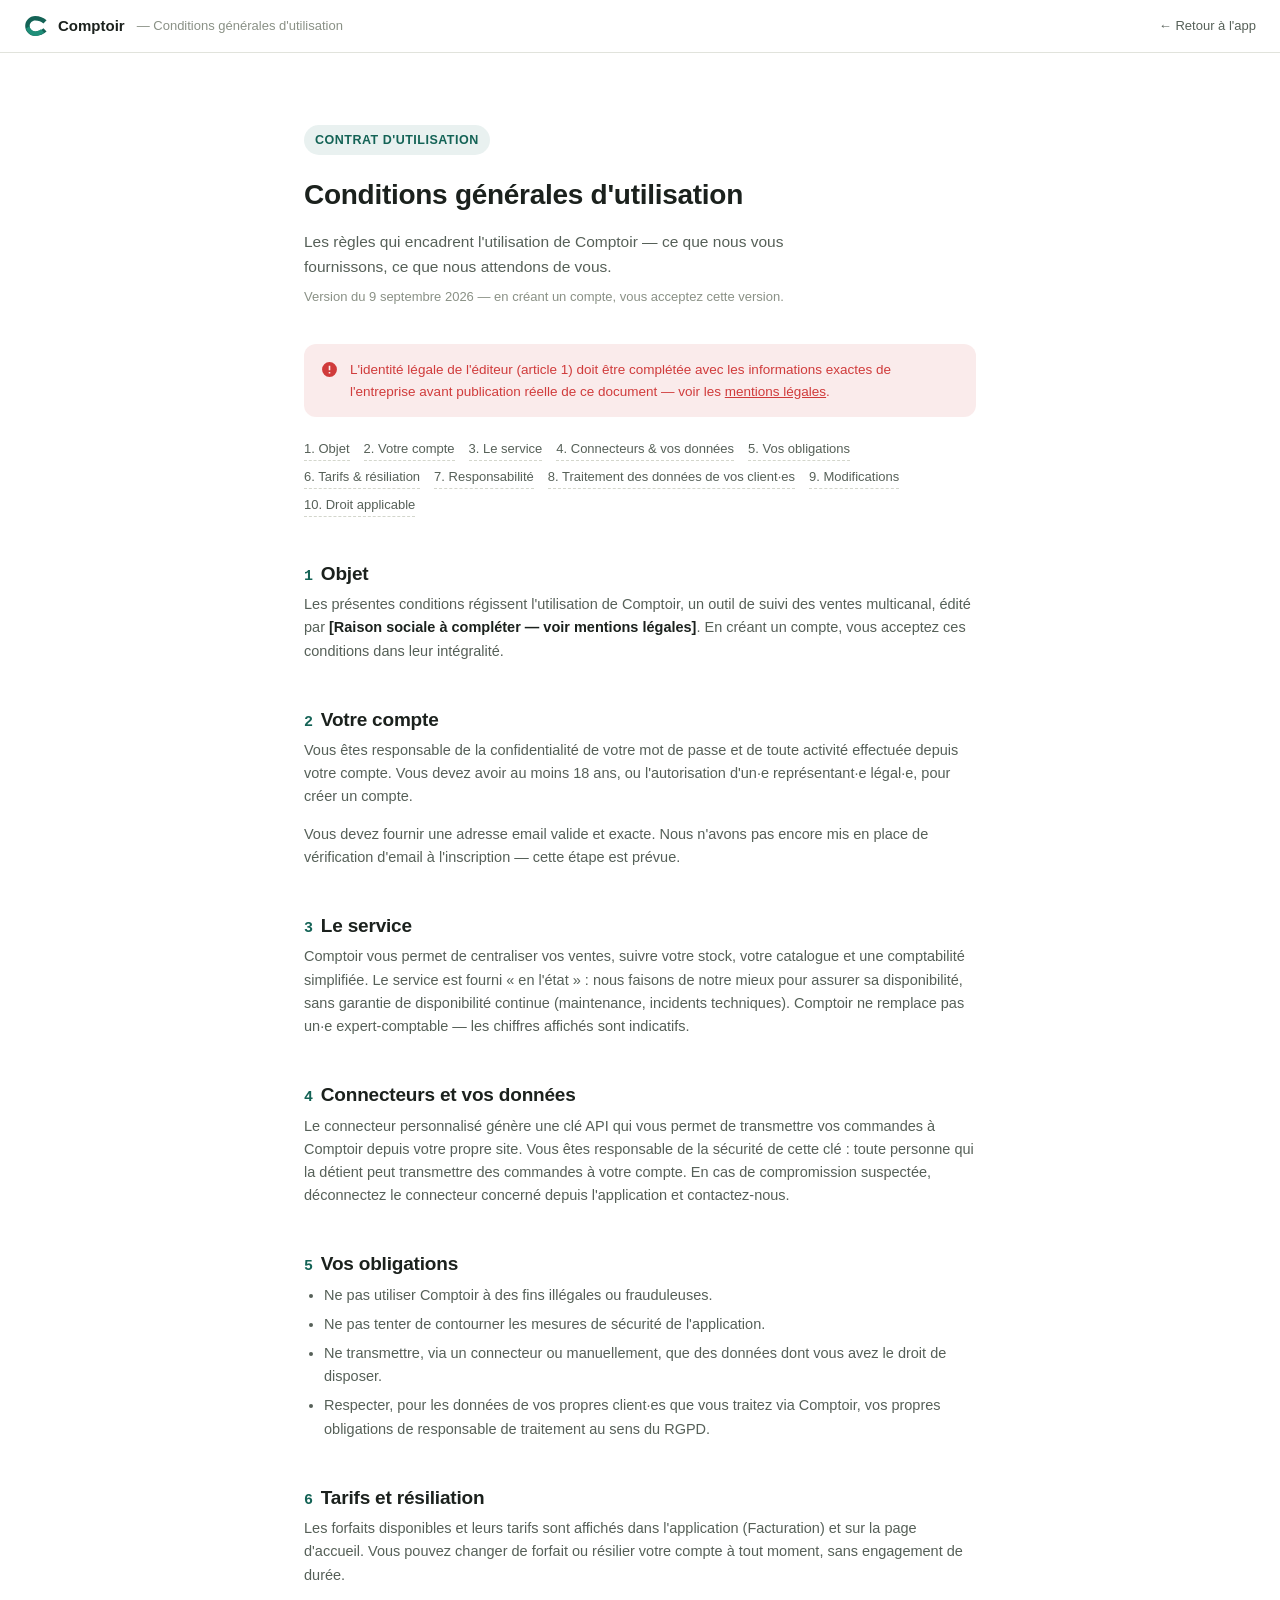
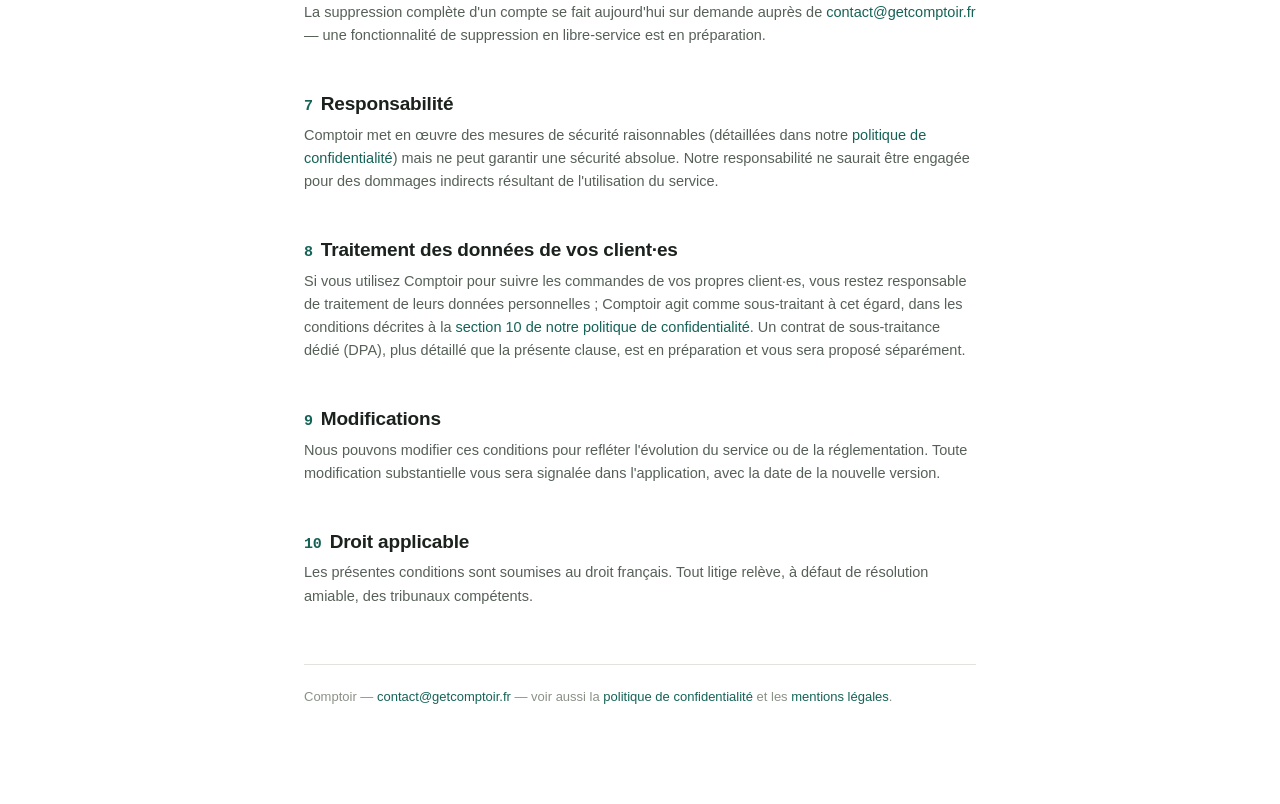
==== conditions-generales.html @ 90d5ce3f "Require and record consent at signup — CGU + mentions légales pages The privacy policy alone wasn't " ====
<!doctype html>
<html lang="fr">
<head>
<meta charset="UTF-8">
<meta name="viewport" content="width=device-width, initial-scale=1">
<title>Conditions générales d'utilisation — Comptoir</title>
<link rel="stylesheet" href="styles.css">
<style>
  body { margin: 0; background: var(--bg); color: var(--ink); font-family: var(--font); line-height: 1.6; }
  .topbar {
    position: sticky; top: 0; z-index: 10; display: flex; align-items: center; gap: 10px;
    padding: 14px 24px; background: var(--surface); border-bottom: 1px solid var(--rule-soft);
  }
  .topbar svg { width: 24px; height: 24px; flex-shrink: 0; }
  .topbar .name { font-weight: 700; font-size: 15px; }
  .topbar .tag { color: var(--ink-faint); font-size: 13px; margin-left: 2px; }
  .topbar .back { margin-left: auto; }

  .wrap { max-width: 720px; margin: 0 auto; padding: 48px 24px 96px; }
  .eyebrow {
    display: inline-flex; align-items: center; gap: 6px; font-size: 12.5px; font-weight: 600;
    letter-spacing: 0.04em; text-transform: uppercase; color: var(--brand); background: var(--brand-soft);
    padding: 5px 11px; border-radius: 100px; margin-bottom: 18px;
  }
  h1 { font-size: 28px; font-weight: 700; margin: 0 0 12px; letter-spacing: -0.01em; }
  .lede { font-size: 15.5px; color: var(--ink-soft); margin: 0 0 8px; max-width: 62ch; }
  .updated { font-size: 13px; color: var(--ink-faint); margin: 0 0 36px; }

  h2 { font-size: 19px; margin: 42px 0 4px; letter-spacing: -0.01em; }
  h2 .n { color: var(--brand); font-weight: 600; margin-right: 8px; font-family: var(--font-mono); font-size: 15px; }
  p { color: var(--ink-soft); font-size: 14.5px; margin: 0 0 14px; }
  ul { margin: 0 0 14px; padding-left: 20px; color: var(--ink-soft); font-size: 14.5px; }
  li { margin-bottom: 6px; }
  strong { color: var(--ink); }
  a { color: var(--brand); }

  .callout {
    display: flex; gap: 12px; background: var(--critical-soft); color: var(--critical);
    border-radius: 12px; padding: 15px 17px; margin: 22px 0; font-size: 13.5px; line-height: 1.6;
  }
  .callout svg { flex-shrink: 0; width: 17px; height: 17px; margin-top: 2px; }

  .toc { display: flex; flex-wrap: wrap; gap: 6px 14px; margin: 0 0 36px; }
  .toc a { font-size: 13px; color: var(--ink-soft); text-decoration: none; border-bottom: 1px dashed var(--rule); }
  .toc a:hover { color: var(--brand); border-color: var(--brand); }

  footer { margin-top: 56px; padding-top: 22px; border-top: 1px solid var(--rule-soft); color: var(--ink-faint); font-size: 13px; }
</style>
</head>
<body>

<div class="topbar">
  <svg viewBox="50 50 500 470" xmlns="http://www.w3.org/2000/svg" aria-hidden="true">
    <path d="M445 92C386 34 302 0 208 0C93 0 0 93 0 208s93 208 208 208c94 0 178-34 237-92l-65-65c-43 40-102 63-172 63-63 0-114-51-114-114S145 94 208 94c70 0 129 23 172 63z" fill="var(--brand)" transform="translate(75 75)"/>
    <path d="M16 264c31 91 106 152 192 152 71 0 135-27 184-73l-66-65c-31 28-72 44-118 44-44 0-82-24-100-58-17-31-14-56-14-56-21 14-51 37-78 56z" fill="var(--brand-bright)" transform="translate(75 75)"/>
  </svg>
  <span class="name">Comptoir</span>
  <span class="tag">— Conditions générales d'utilisation</span>
  <a class="back" href="/" style="color:var(--ink-soft); font-size:13px; text-decoration:none;">← Retour à l'app</a>
</div>

<div class="wrap">
  <span class="eyebrow">Contrat d'utilisation</span>
  <h1>Conditions générales d'utilisation</h1>
  <p class="lede">Les règles qui encadrent l'utilisation de Comptoir — ce que nous vous fournissons, ce que nous attendons de vous.</p>
  <p class="updated">Version du 9 septembre 2026 — en créant un compte, vous acceptez cette version.</p>

  <div class="callout">
    <svg viewBox="0 0 16 16" fill="currentColor"><path d="M8 1a7 7 0 1 0 0 14A7 7 0 0 0 8 1zm.75 3.5v4.25h-1.5V4.5h1.5zm0 5.75v1.5h-1.5v-1.5h1.5z"/></svg>
    <div>L'identité légale de l'éditeur (article 1) doit être complétée avec les informations exactes de l'entreprise avant publication réelle de ce document — voir les <a href="/mentions-legales.html" style="color:inherit; text-decoration:underline;">mentions légales</a>.</div>
  </div>

  <div class="toc">
    <a href="#objet">1. Objet</a>
    <a href="#compte">2. Votre compte</a>
    <a href="#service">3. Le service</a>
    <a href="#connecteurs">4. Connecteurs &amp; vos données</a>
    <a href="#obligations">5. Vos obligations</a>
    <a href="#tarifs">6. Tarifs &amp; résiliation</a>
    <a href="#responsabilite">7. Responsabilité</a>
    <a href="#dpa">8. Traitement des données de vos client·es</a>
    <a href="#modif">9. Modifications</a>
    <a href="#droit">10. Droit applicable</a>
  </div>

  <h2 id="objet"><span class="n">1</span>Objet</h2>
  <p>Les présentes conditions régissent l'utilisation de Comptoir, un outil de suivi des ventes multicanal, édité par <strong>[Raison sociale à compléter — voir mentions légales]</strong>. En créant un compte, vous acceptez ces conditions dans leur intégralité.</p>

  <h2 id="compte"><span class="n">2</span>Votre compte</h2>
  <p>Vous êtes responsable de la confidentialité de votre mot de passe et de toute activité effectuée depuis votre compte. Vous devez avoir au moins 18 ans, ou l'autorisation d'un·e représentant·e légal·e, pour créer un compte.</p>
  <p>Vous devez fournir une adresse email valide et exacte. Nous n'avons pas encore mis en place de vérification d'email à l'inscription — cette étape est prévue.</p>

  <h2 id="service"><span class="n">3</span>Le service</h2>
  <p>Comptoir vous permet de centraliser vos ventes, suivre votre stock, votre catalogue et une comptabilité simplifiée. Le service est fourni « en l'état » : nous faisons de notre mieux pour assurer sa disponibilité, sans garantie de disponibilité continue (maintenance, incidents techniques). Comptoir ne remplace pas un·e expert-comptable — les chiffres affichés sont indicatifs.</p>

  <h2 id="connecteurs"><span class="n">4</span>Connecteurs et vos données</h2>
  <p>Le connecteur personnalisé génère une clé API qui vous permet de transmettre vos commandes à Comptoir depuis votre propre site. Vous êtes responsable de la sécurité de cette clé : toute personne qui la détient peut transmettre des commandes à votre compte. En cas de compromission suspectée, déconnectez le connecteur concerné depuis l'application et contactez-nous.</p>

  <h2 id="obligations"><span class="n">5</span>Vos obligations</h2>
  <ul>
    <li>Ne pas utiliser Comptoir à des fins illégales ou frauduleuses.</li>
    <li>Ne pas tenter de contourner les mesures de sécurité de l'application.</li>
    <li>Ne transmettre, via un connecteur ou manuellement, que des données dont vous avez le droit de disposer.</li>
    <li>Respecter, pour les données de vos propres client·es que vous traitez via Comptoir, vos propres obligations de responsable de traitement au sens du RGPD.</li>
  </ul>

  <h2 id="tarifs"><span class="n">6</span>Tarifs et résiliation</h2>
  <p>Les forfaits disponibles et leurs tarifs sont affichés dans l'application (Facturation) et sur la page d'accueil. Vous pouvez changer de forfait ou résilier votre compte à tout moment, sans engagement de durée.</p>
  <p>La suppression complète d'un compte se fait aujourd'hui sur demande auprès de <a href="mailto:contact@getcomptoir.fr">contact@getcomptoir.fr</a> — une fonctionnalité de suppression en libre-service est en préparation.</p>

  <h2 id="responsabilite"><span class="n">7</span>Responsabilité</h2>
  <p>Comptoir met en œuvre des mesures de sécurité raisonnables (détaillées dans notre <a href="/politique-confidentialite.html">politique de confidentialité</a>) mais ne peut garantir une sécurité absolue. Notre responsabilité ne saurait être engagée pour des dommages indirects résultant de l'utilisation du service.</p>

  <h2 id="dpa"><span class="n">8</span>Traitement des données de vos client·es</h2>
  <p>Si vous utilisez Comptoir pour suivre les commandes de vos propres client·es, vous restez responsable de traitement de leurs données personnelles ; Comptoir agit comme sous-traitant à cet égard, dans les conditions décrites à la <a href="/politique-confidentialite.html#marchandes">section 10 de notre politique de confidentialité</a>. Un contrat de sous-traitance dédié (DPA), plus détaillé que la présente clause, est en préparation et vous sera proposé séparément.</p>

  <h2 id="modif"><span class="n">9</span>Modifications</h2>
  <p>Nous pouvons modifier ces conditions pour refléter l'évolution du service ou de la réglementation. Toute modification substantielle vous sera signalée dans l'application, avec la date de la nouvelle version.</p>

  <h2 id="droit"><span class="n">10</span>Droit applicable</h2>
  <p>Les présentes conditions sont soumises au droit français. Tout litige relève, à défaut de résolution amiable, des tribunaux compétents.</p>

  <footer>
    Comptoir — <a href="mailto:contact@getcomptoir.fr">contact@getcomptoir.fr</a> — voir aussi la <a href="/politique-confidentialite.html">politique de confidentialité</a> et les <a href="/mentions-legales.html">mentions légales</a>.
  </footer>
</div>
</body>
</html>
---- styles.css ----
:root {
  --bg: #FFFFFF;
  --surface: #FFFFFF;
  --surface-sunken: #F3F4F1;
  --rule: #D3D6CC;
  --rule-soft: #E1E3DC;
  --ink: #1B211D;
  --ink-soft: #566058;
  --ink-faint: #8A9186;

  --brand: #146356;
  --brand-bright: #1F8F79;
  --brand-soft: rgba(20, 99, 86, 0.09);

  --logo-deep: #146356;
  --logo-mid: #35B597;
  --logo-bright: #5FD1B4;
  --logo-light: #1F8F79;

  --good: #0ca30c;
  --good-soft: rgba(12, 163, 12, 0.1);
  --warning: #b9790f;
  --warning-soft: rgba(250, 178, 25, 0.15);
  --critical: #d03b3b;
  --critical-soft: rgba(208, 59, 59, 0.1);

  --cat-shopify: #2a78d6;
  --cat-etsy: #eb6834;
  --cat-instagram: #1baf7a;
  --cat-woocommerce: #eda100;
  --cat-tiktok: #e87ba4;
  --cat-custom: #4a3aa7;

  --font: -apple-system, BlinkMacSystemFont, "Segoe UI", Roboto, Helvetica, Arial, sans-serif;
  --font-mono: ui-monospace, "SF Mono", "Cascadia Code", "Roboto Mono", Menlo, Consolas, monospace;
}
@media (prefers-color-scheme: dark) {
  :root {
    --bg: #14170F; --surface: #1B2016; --surface-sunken: #0F120C;
    --rule: #333A2C; --rule-soft: #262B20;
    --ink: #ECEEE7; --ink-soft: #A7AE9F; --ink-faint: #6C7367;
    --brand: #35B597; --brand-bright: #5FD1B4; --brand-soft: rgba(53, 181, 151, 0.15);
    --good: #0ca30c; --warning: #fab219; --warning-soft: rgba(250, 178, 25, 0.16);
    --critical: #e66767; --critical-soft: rgba(230, 103, 103, 0.14);
    --cat-shopify: #3987e5; --cat-etsy: #d95926; --cat-instagram: #199e70; --cat-woocommerce: #c98500; --cat-tiktok: #d55181; --cat-custom: #9085e9;
  }
}
:root[data-theme="dark"] {
  --bg: #14170F; --surface: #1B2016; --surface-sunken: #0F120C;
  --rule: #333A2C; --rule-soft: #262B20;
  --ink: #ECEEE7; --ink-soft: #A7AE9F; --ink-faint: #6C7367;
  --brand: #35B597; --brand-bright: #5FD1B4; --brand-soft: rgba(53, 181, 151, 0.15);
  --good: #0ca30c; --warning: #fab219; --warning-soft: rgba(250, 178, 25, 0.16);
  --critical: #e66767; --critical-soft: rgba(230, 103, 103, 0.14);
  --cat-shopify: #3987e5; --cat-etsy: #d95926; --cat-instagram: #199e70; --cat-woocommerce: #c98500; --cat-tiktok: #d55181; --cat-custom: #9085e9;
}
:root[data-theme="light"] {
  --bg: #FFFFFF; --surface: #FFFFFF; --surface-sunken: #F3F4F1;
  --rule: #D3D6CC; --rule-soft: #E1E3DC;
  --ink: #1B211D; --ink-soft: #566058; --ink-faint: #8A9186;
  --brand: #146356; --brand-bright: #1F8F79; --brand-soft: rgba(20, 99, 86, 0.09);
  --good: #0ca30c; --warning: #b9790f; --warning-soft: rgba(250, 178, 25, 0.15);
  --critical: #d03b3b; --critical-soft: rgba(208, 59, 59, 0.1);
  --cat-shopify: #2a78d6; --cat-etsy: #eb6834; --cat-instagram: #1baf7a; --cat-woocommerce: #eda100; --cat-tiktok: #e87ba4; --cat-custom: #4a3aa7;
}

* { box-sizing: border-box; }
html, body { height: 100%; }
body {
  background: var(--bg); color: var(--ink); font-family: var(--font); margin: 0;
  -webkit-font-smoothing: antialiased;
}
button, input, select { font-family: inherit; }
a { color: inherit; text-decoration: none; }

.app { display: flex; min-height: 100vh; }

.sidebar { width: 220px; flex: none; background: var(--surface); border-right: 1px solid var(--rule-soft); padding: 20px 14px; display: flex; flex-direction: column; }
.brand { display: flex; align-items: center; gap: 10px; padding: 4px 8px 22px; }
.brand svg { width: 28px; height: 26px; flex: none; }
.brand span { font-weight: 800; font-size: 17px; letter-spacing: -0.02em; }
nav.primary { display: flex; flex-direction: column; gap: 2px; }
nav.primary a { display: flex; align-items: center; gap: 10px; padding: 9px 10px; border-radius: 6px; color: var(--ink-soft); font-size: 14px; font-weight: 500; }
nav.primary a svg { width: 16px; height: 16px; opacity: 0.8; flex: none; }
nav.primary a.active { background: var(--brand-soft); color: var(--brand); font-weight: 650; }
nav.primary a:hover:not(.active) { background: var(--surface-sunken); color: var(--ink); }
.sidebar-foot { margin-top: auto; padding-top: 14px; border-top: 1px solid var(--rule-soft); }
.plan-chip { display: flex; justify-content: space-between; align-items: center; font-size: 12px; color: var(--ink-soft); padding: 8px 10px; }
.plan-chip b { color: var(--ink); }
.connector-status { display: flex; align-items: center; gap: 6px; font-size: 11.5px; color: var(--ink-faint); padding: 4px 10px 0; font-family: var(--font-mono); }
.connector-status .dot { width: 6px; height: 6px; border-radius: 50%; background: var(--good); }
.connector-status.off .dot { background: var(--ink-faint); }
.account-row { display: flex; flex-direction: column; gap: 4px; padding: 10px 10px 0; border-top: 1px solid var(--rule-soft); margin-top: 8px; }
.account-email { font-size: 11.5px; color: var(--ink-faint); overflow: hidden; text-overflow: ellipsis; white-space: nowrap; }
.account-logout { align-self: flex-start; background: none; border: none; padding: 0; font-size: 12px; color: var(--critical); cursor: pointer; font-family: var(--font); }
.account-logout:hover { text-decoration: underline; }

/* Splash */
.splash { min-height: 100vh; display: flex; flex-direction: column; align-items: center; justify-content: center; gap: 16px; background: var(--bg); transition: opacity .32s ease; padding: 24px; }
.splash.out { opacity: 0; }
.splash-svg { width: min(80vw, 540px); height: auto; }

/* Shared piece-by-piece reveal, used by the splash and the post-login transition */
.logo-anim-svg .s-p { opacity: 0; transform-box: fill-box; transform-origin: center; }
.logo-anim-svg .s-arc1 { animation: s-fade .45s ease forwards; animation-delay: .05s; }
.logo-anim-svg .s-arc2 { animation: s-fade .45s ease forwards; animation-delay: .18s; }
.logo-anim-svg .s-top { animation: s-drop .4s ease forwards; animation-delay: .38s; }
.logo-anim-svg .s-left { animation: s-drop .4s ease forwards; animation-delay: .46s; }
.logo-anim-svg .s-right { animation: s-drop .4s ease forwards; animation-delay: .46s; }
.logo-anim-svg .s-lines { animation: s-fade .3s ease forwards; animation-delay: .62s; }
.logo-anim-svg .s-title { animation: s-word .5s ease forwards; animation-delay: .62s; }
.logo-anim-svg .s-tag1 { animation: s-word .45s ease forwards; animation-delay: .78s; }
.logo-anim-svg .s-tag2 { animation: s-word .45s ease forwards; animation-delay: .86s; }
@keyframes s-fade { from { opacity: 0; transform: scale(.7); } to { opacity: 1; transform: scale(1); } }
@keyframes s-drop { from { opacity: 0; transform: translateY(-8px); } to { opacity: 1; transform: translateY(0); } }
@keyframes s-word { from { opacity: 0; transform: translateY(10px); } to { opacity: 1; transform: translateY(0); } }
@media (prefers-reduced-motion: reduce) { .logo-anim-svg .s-p { animation: none; opacity: 1; } }

/* Post-login transition */
.transition-screen { min-height: 100vh; display: flex; flex-direction: column; align-items: center; justify-content: center; gap: 26px; background: var(--bg); transition: opacity .32s ease; padding: 24px; }
.transition-screen.out { opacity: 0; }
.t-wrap { display: flex; flex-direction: column; align-items: center; gap: 18px; width: min(80vw, 540px); }
.t-mark-wrap { position: relative; width: 100%; }
.t-mark { width: 100%; height: auto; display: block; position: relative; z-index: 2; }
.t-ring {
  position: absolute; left: 13.5%; top: 43.5%; width: 25%; aspect-ratio: 1;
  transform: translate(-50%, -50%) scale(.6); border-radius: 50%;
  border: 1.5px solid var(--ink-faint); opacity: 0;
  animation: t-ring-pulse 1.5s ease-out infinite;
}
.t-ring-2 { animation-delay: .55s; }
.t-label { font-size: 13px; color: var(--ink-faint); opacity: 0; animation: t-label .4s ease forwards; animation-delay: .3s; }
@keyframes t-ring-pulse { 0% { transform: translate(-50%, -50%) scale(.6); opacity: .55; } 100% { transform: translate(-50%, -50%) scale(1.8); opacity: 0; } }
@keyframes t-label { from { opacity: 0; transform: translateY(4px); } to { opacity: 1; transform: translateY(0); } }
@media (prefers-reduced-motion: reduce) { .t-ring { animation: none; opacity: 0; } .t-label { animation: none; opacity: 1; } }

/* Auth screen */
.auth-wrap { min-height: 100vh; display: flex; align-items: center; justify-content: center; background: var(--bg); padding: 20px; }
.auth-card { width: 100%; max-width: 380px; background: var(--surface); border: 1px solid var(--rule-soft); border-radius: 14px; padding: 32px 30px; box-shadow: 0 1px 2px rgba(20,30,22,0.05); }
.auth-brand { display: flex; align-items: center; gap: 10px; margin-bottom: 26px; }
.auth-brand svg { width: 30px; height: 28px; flex: none; }
.auth-brand span { font-weight: 800; font-size: 18px; letter-spacing: -0.02em; }
.auth-card h1 { font-size: 19px; margin: 0 0 4px; }
.auth-card .auth-sub { font-size: 13px; color: var(--ink-faint); margin-bottom: 22px; }
.auth-card .field { margin-bottom: 14px; }
.auth-card label { display: block; font-size: 12px; color: var(--ink-soft); margin-bottom: 5px; }
.auth-card input { width: 100%; border: 1px solid var(--rule-soft); background: var(--bg); color: var(--ink); border-radius: 7px; padding: 10px 11px; font-size: 13.5px; }
.auth-card .btn.primary { width: 100%; justify-content: center; padding: 10px; margin-top: 6px; }
.auth-error { background: var(--critical-soft); color: var(--critical); font-size: 12.5px; padding: 8px 11px; border-radius: 7px; margin-bottom: 14px; }
.auth-switch { text-align: center; font-size: 12.5px; color: var(--ink-faint); margin-top: 18px; }
.auth-switch button { background: none; border: none; padding: 0; color: var(--brand); cursor: pointer; font-size: inherit; font-family: var(--font); font-weight: 600; }
.auth-switch button:hover { text-decoration: underline; }

main { flex: 1; padding: 26px 32px 60px; max-width: 1220px; }
.topbar { display: flex; justify-content: space-between; align-items: flex-start; margin-bottom: 24px; gap: 20px; flex-wrap: wrap; }
.topbar h1 { font-size: 22px; margin: 0 0 4px; letter-spacing: -0.01em; }
.topbar .sub { color: var(--ink-faint); font-size: 13.5px; }
.topbar-actions { display: flex; gap: 10px; align-items: center; flex-wrap: wrap; }

.range { display: flex; gap: 2px; background: var(--surface); border: 1px solid var(--rule-soft); border-radius: 8px; padding: 3px; }
.range button { border: none; background: transparent; font-size: 12.5px; color: var(--ink-soft); padding: 6px 12px; border-radius: 6px; cursor: pointer; }
.range button.active { background: var(--brand); color: #fff; font-weight: 650; }

.theme-toggle { display: flex; align-items: center; gap: 6px; background: var(--surface); border: 1px solid var(--rule-soft); border-radius: 8px; padding: 7px 12px; font-size: 12.5px; color: var(--ink-soft); cursor: pointer; }
.theme-toggle:hover { color: var(--ink); border-color: var(--rule); }
.theme-toggle svg { width: 14px; height: 14px; flex: none; }

.btn { display: inline-flex; align-items: center; gap: 6px; border: 1px solid var(--rule-soft); background: var(--surface); color: var(--ink); font-size: 13px; font-weight: 550; padding: 8px 14px; border-radius: 8px; cursor: pointer; }
.btn:hover { border-color: var(--rule); background: var(--surface-sunken); }
.btn.primary { background: var(--brand); border-color: var(--brand); color: #fff; }
.btn.primary:hover { background: var(--brand-bright); border-color: var(--brand-bright); }
.btn.danger { color: var(--critical); }
.btn:disabled { opacity: 0.5; cursor: not-allowed; }
.btn.sm { padding: 5px 10px; font-size: 12px; }
.btn.icon { width: 34px; height: 34px; padding: 0; justify-content: center; border-radius: 50%; font-style: italic; font-family: Georgia, serif; font-weight: 700; }

.kpis { display: grid; grid-template-columns: repeat(4, 1fr); gap: 12px; margin-bottom: 20px; }
@media (max-width: 900px) { .kpis { grid-template-columns: repeat(2, 1fr); } }
.kpi { background: var(--surface); border: 1px solid var(--rule-soft); border-radius: 10px; padding: 16px 18px; box-shadow: 0 1px 2px rgba(20,30,22,0.05); }
.kpi .label { font-size: 12px; color: var(--ink-faint); margin-bottom: 8px; }
.kpi .row { display: flex; align-items: baseline; justify-content: space-between; }
.kpi .value { font-family: var(--font-mono); font-size: 22px; font-weight: 600; font-variant-numeric: tabular-nums; }
.kpi .delta { font-family: var(--font-mono); font-size: 11.5px; padding: 2px 6px; border-radius: 4px; }
.kpi .delta.pos { color: var(--good); background: var(--good-soft); }
.kpi .delta.neg { color: var(--critical); background: var(--critical-soft); }
.kpi .delta.warning { color: var(--warning); background: var(--warning-soft); }
.kpi svg.spark { width: 100%; height: 28px; margin-top: 8px; display: block; }

.grid { display: grid; grid-template-columns: 1.6fr 1fr; gap: 14px; margin-bottom: 14px; align-items: start; }
@media (max-width: 980px) { .grid { grid-template-columns: 1fr; } }
.card { background: var(--surface); border: 1px solid var(--rule-soft); border-radius: 10px; padding: 18px 20px; box-shadow: 0 1px 2px rgba(20,30,22,0.05); }
.card h2 { font-size: 14px; margin: 0 0 2px; font-weight: 650; }
.card .card-sub { font-size: 12px; color: var(--ink-faint); margin-bottom: 12px; }
.card-head { display: flex; justify-content: space-between; align-items: flex-start; gap: 12px; margin-bottom: 12px; }

.chart-wrap { position: relative; }
.chart-wrap svg { width: 100%; height: 220px; display: block; overflow: visible; }
.tooltip { position: absolute; pointer-events: none; background: var(--ink); color: var(--bg); font-family: var(--font-mono); font-size: 11.5px; padding: 6px 9px; border-radius: 6px; transform: translate(-50%, -120%); white-space: nowrap; opacity: 0; transition: opacity .1s; z-index: 5; }

.legend { display: flex; flex-wrap: wrap; gap: 10px 14px; margin-bottom: 14px; }
.legend-item { display: flex; align-items: center; gap: 6px; font-size: 12px; color: var(--ink-soft); }
.legend-item .sw { width: 9px; height: 9px; border-radius: 2px; }
.chan-row { margin-bottom: 12px; }
.chan-row .top { display: flex; justify-content: space-between; font-size: 13px; margin-bottom: 5px; }
.chan-row .top .pct { font-family: var(--font-mono); color: var(--ink-faint); }
.chan-bar { height: 8px; border-radius: 4px; background: var(--surface-sunken); overflow: hidden; }
.chan-bar > div { height: 100%; border-radius: 4px; }

.alert-row { display: flex; align-items: center; justify-content: space-between; padding: 10px 0; border-top: 1px solid var(--rule-soft); gap: 10px; }
.alert-row:first-child { border-top: none; padding-top: 4px; }
.alert-row .product { font-size: 13.5px; }
.alert-row .product .chan { font-size: 11px; color: var(--ink-faint); display: block; margin-top: 1px; }
.status-chip { display: inline-flex; align-items: center; gap: 5px; font-family: var(--font-mono); font-size: 11px; padding: 3px 9px; border-radius: 20px; white-space: nowrap; }
.status-chip.good { background: var(--good-soft); color: var(--good); }
.status-chip.warning { background: var(--warning-soft); color: var(--warning); }
.status-chip.critical { background: var(--critical-soft); color: var(--critical); }
.status-chip .dot { width: 6px; height: 6px; border-radius: 50%; background: currentColor; }
.suggest-chip { display: inline-block; margin-top: 4px; font-family: var(--font-mono); font-size: 10.5px; padding: 2px 8px; border-radius: 20px; white-space: nowrap; background: var(--brand-soft); color: var(--brand); cursor: pointer; }
.suggest-chip:hover { filter: brightness(1.08); }

table.data { width: 100%; border-collapse: collapse; margin-top: 4px; }
table.data th { text-align: left; font-size: 11px; text-transform: uppercase; letter-spacing: 0.04em; color: var(--ink-faint); font-weight: 500; padding: 8px 10px; border-bottom: 1px solid var(--rule); white-space: nowrap; }
table.data td { padding: 11px 10px; border-bottom: 1px solid var(--rule-soft); font-size: 13.5px; }
table.data td.amount { font-family: var(--font-mono); text-align: right; font-variant-numeric: tabular-nums; white-space: nowrap; }
table.data tbody tr:hover { background: var(--surface-sunken); }
table.data tbody tr.row-click { cursor: pointer; }
table.data tbody tr.row-incomplete { background: var(--warning-soft); }
table.data tbody tr.row-incomplete:hover { filter: brightness(0.97); }
.table-scroll { overflow-x: auto; }
.field-remove { margin-left: 7px; color: var(--ink-faint); cursor: pointer; font-weight: 700; }
.field-remove:hover { color: var(--critical); }
.field-source { display: block; font-family: var(--font-mono); font-size: 9.5px; text-transform: none; letter-spacing: 0; color: var(--brand); font-weight: 400; margin-top: 2px; }
.field-source-tag { font-family: var(--font-mono); font-size: 10.5px; color: var(--ink-faint); }
.detail-grid { display: grid; grid-template-columns: 1fr 1fr; gap: 10px 16px; margin-bottom: 18px; }
.detail-section-label { font-family: var(--font-mono); font-size: 10.5px; text-transform: uppercase; letter-spacing: 0.05em; color: var(--brand); margin-bottom: 10px; padding-top: 4px; }
.detail-grid .item .k { font-size: 11px; color: var(--ink-faint); margin-bottom: 2px; }
.detail-grid .item .v { font-size: 14px; }
.custom-field-row { display: flex; align-items: center; gap: 8px; margin-bottom: 12px; }
.custom-field-row label { flex: none; width: 150px; font-size: 12px; color: var(--ink-soft); line-height: 1.4; }
.custom-field-row input { flex: 1; }
.custom-field-row input:disabled { opacity: 0.6; font-style: italic; font-size: 12px; }
.chan-dot { display: inline-flex; align-items: center; gap: 6px; }
.chan-dot .sw { width: 8px; height: 8px; border-radius: 50%; flex: none; }

.filters { display: flex; gap: 8px; margin-bottom: 16px; flex-wrap: wrap; align-items: center; }
.filters input[type="text"], .filters select {
  border: 1px solid var(--rule-soft); background: var(--surface); color: var(--ink);
  border-radius: 7px; padding: 7px 10px; font-size: 13px; height: 34px;
}
.filters input[type="text"] { min-width: 200px; }
.filters .count { margin-left: auto; font-size: 12px; color: var(--ink-faint); font-family: var(--font-mono); }

.stock-input { width: 64px; border: 1px solid var(--rule-soft); background: var(--surface); color: var(--ink); border-radius: 6px; padding: 5px 7px; font-family: var(--font-mono); font-size: 13px; text-align: right; }

.empty { text-align: center; padding: 48px 20px; color: var(--ink-faint); font-size: 13.5px; }

.conn-grid { display: grid; grid-template-columns: repeat(auto-fill, minmax(230px, 1fr)); gap: 14px; margin-bottom: 24px; }
.conn-card { background: var(--surface); border: 1px solid var(--rule-soft); border-radius: 10px; padding: 18px; display: flex; flex-direction: column; gap: 10px; box-shadow: 0 1px 2px rgba(20,30,22,0.05); }
.conn-card .head { display: flex; align-items: center; gap: 10px; }
.conn-card .ico { width: 32px; height: 32px; border-radius: 8px; display: flex; align-items: center; justify-content: center; color: #fff; font-weight: 700; font-size: 13px; flex: none; }
.conn-card .name { font-weight: 650; font-size: 14px; }
.conn-card .meta { font-size: 11.5px; color: var(--ink-faint); font-family: var(--font-mono); }
.conn-card .actions { margin-top: auto; display: flex; gap: 8px; }

.plan-grid { display: grid; grid-template-columns: repeat(3, 1fr); gap: 14px; margin-bottom: 26px; }
@media (max-width: 900px) { .plan-grid { grid-template-columns: 1fr; } }
.plan-card { background: var(--surface); border: 1px solid var(--rule-soft); border-radius: 12px; padding: 22px; display: flex; flex-direction: column; gap: 12px; }
.plan-card.current { border: 2px solid var(--brand); }
.plan-card .tier-name { font-weight: 700; font-size: 16px; }
.plan-card .price { font-family: var(--font-mono); font-size: 26px; font-weight: 600; }
.plan-card .price span { font-size: 12px; color: var(--ink-faint); font-weight: 400; }
.plan-card ul { list-style: none; margin: 0; padding: 0; display: flex; flex-direction: column; gap: 6px; font-size: 13px; color: var(--ink-soft); }
.plan-card ul li::before { content: "\2713  "; color: var(--brand); }
.badge-current { align-self: flex-start; font-family: var(--font-mono); font-size: 10px; color: var(--brand); border: 1px solid var(--brand); border-radius: 20px; padding: 2px 9px; }

.modal-overlay { position: fixed; inset: 0; background: rgba(10,14,10,0.5); display: flex; align-items: center; justify-content: center; z-index: 100; padding: 20px; }
.modal { background: var(--surface); border-radius: 14px; border: 1px solid var(--rule-soft); width: 100%; max-width: 440px; max-height: 88vh; overflow-y: auto; padding: 24px; box-shadow: 0 20px 50px rgba(0,0,0,0.25); }
.modal h3 { margin: 0 0 4px; font-size: 17px; }
.modal .modal-sub { font-size: 13px; color: var(--ink-faint); margin-bottom: 18px; }
.modal .field { margin-bottom: 14px; }
.modal label { display: block; font-size: 12px; color: var(--ink-soft); margin-bottom: 5px; }
.modal input, .modal select { width: 100%; border: 1px solid var(--rule-soft); background: var(--bg); color: var(--ink); border-radius: 7px; padding: 9px 11px; font-size: 13.5px; }
.modal .row2 { display: grid; grid-template-columns: 1fr 1fr; gap: 10px; }
.modal .actions { display: flex; justify-content: flex-end; gap: 8px; margin-top: 20px; }
.modal .spinner { width: 15px; height: 15px; border: 2px solid rgba(255,255,255,0.4); border-top-color: #fff; border-radius: 50%; animation: spin .7s linear infinite; display: inline-block; }
@keyframes spin { to { transform: rotate(360deg); } }
.api-box { background: var(--surface-sunken); border: 1px solid var(--rule-soft); border-radius: 8px; padding: 12px; font-family: var(--font-mono); font-size: 11.5px; margin-top: 10px; word-break: break-all; }
.api-box .line { display: flex; justify-content: space-between; gap: 8px; padding: 3px 0; align-items: center; }
.api-box .copy { cursor: pointer; color: var(--brand); font-family: var(--font); flex: none; }

.toast-stack { position: fixed; bottom: 20px; right: 20px; display: flex; flex-direction: column; gap: 8px; z-index: 200; }
.toast { background: var(--ink); color: var(--bg); padding: 11px 16px; border-radius: 8px; font-size: 13px; box-shadow: 0 8px 20px rgba(0,0,0,0.2); animation: toast-in .18s ease-out; display: flex; align-items: center; gap: 8px; }
.toast.err { background: var(--critical); color: #fff; }
@keyframes toast-in { from { opacity: 0; transform: translateY(8px); } to { opacity: 1; transform: translateY(0); } }

.card-empty-btn { margin-top: 10px; }

.form-row { display: flex; gap: 8px; align-items: flex-end; flex-wrap: wrap; margin-bottom: 18px; padding: 14px; background: var(--surface-sunken); border-radius: 10px; }
.form-row .f { display: flex; flex-direction: column; gap: 4px; }
.form-row label { font-size: 11px; color: var(--ink-faint); }
.form-row input, .form-row select { border: 1px solid var(--rule-soft); background: var(--surface); color: var(--ink); border-radius: 7px; padding: 7px 9px; font-size: 13px; }

.accent-grid { display: grid; grid-template-columns: repeat(auto-fill, minmax(150px, 1fr)); gap: 10px; margin-top: 6px; }
.accent-swatch {
  position: relative; display: flex; align-items: center; gap: 9px;
  border: 1px solid var(--rule-soft); background: var(--surface-sunken); color: var(--ink);
  border-radius: 9px; padding: 12px 14px; cursor: pointer; font-size: 13.5px; font-family: var(--font);
  text-align: left;
}
.accent-swatch:hover { border-color: var(--rule); }
.accent-swatch.active { border-color: var(--brand); background: var(--brand-soft); }
.accent-dot { width: 16px; height: 16px; border-radius: 50%; flex: none; box-shadow: inset 0 0 0 1px rgba(0,0,0,0.08); }
.accent-check { width: 15px; height: 15px; color: var(--brand); margin-left: auto; flex: none; }
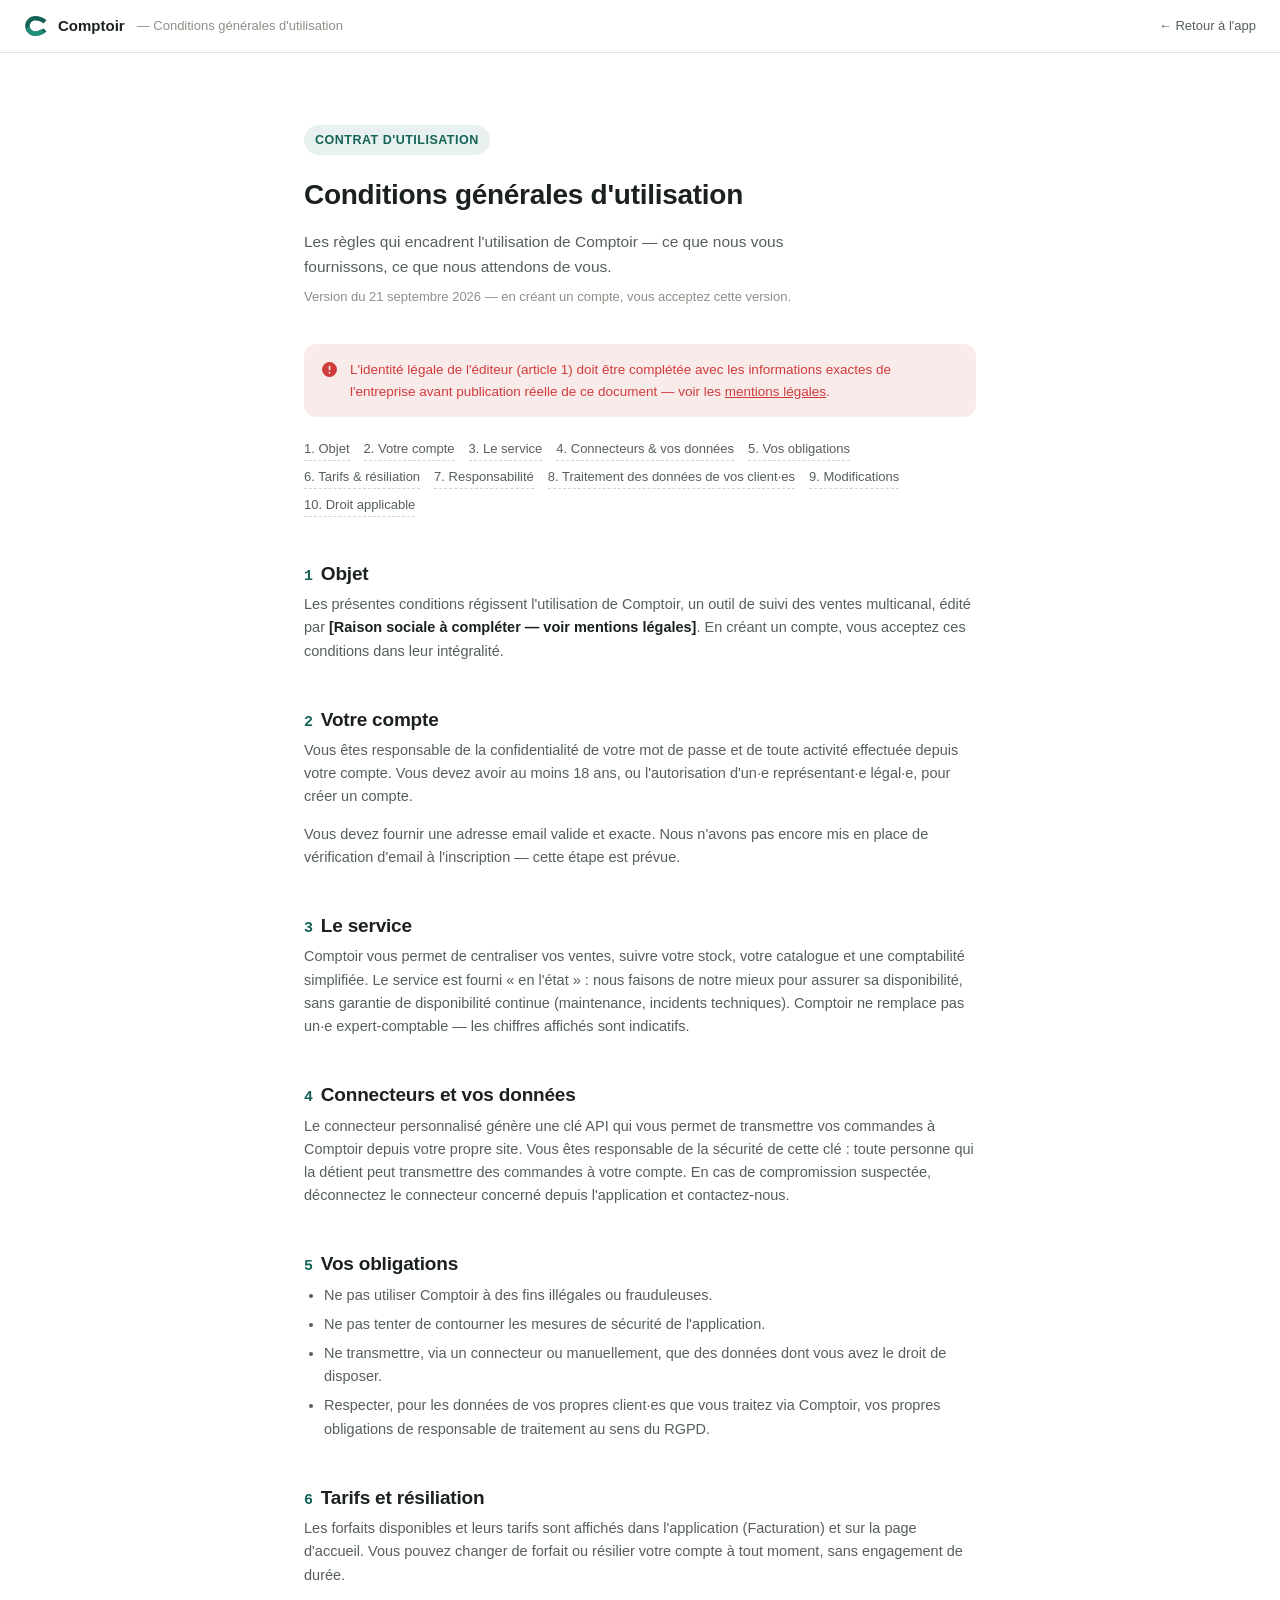
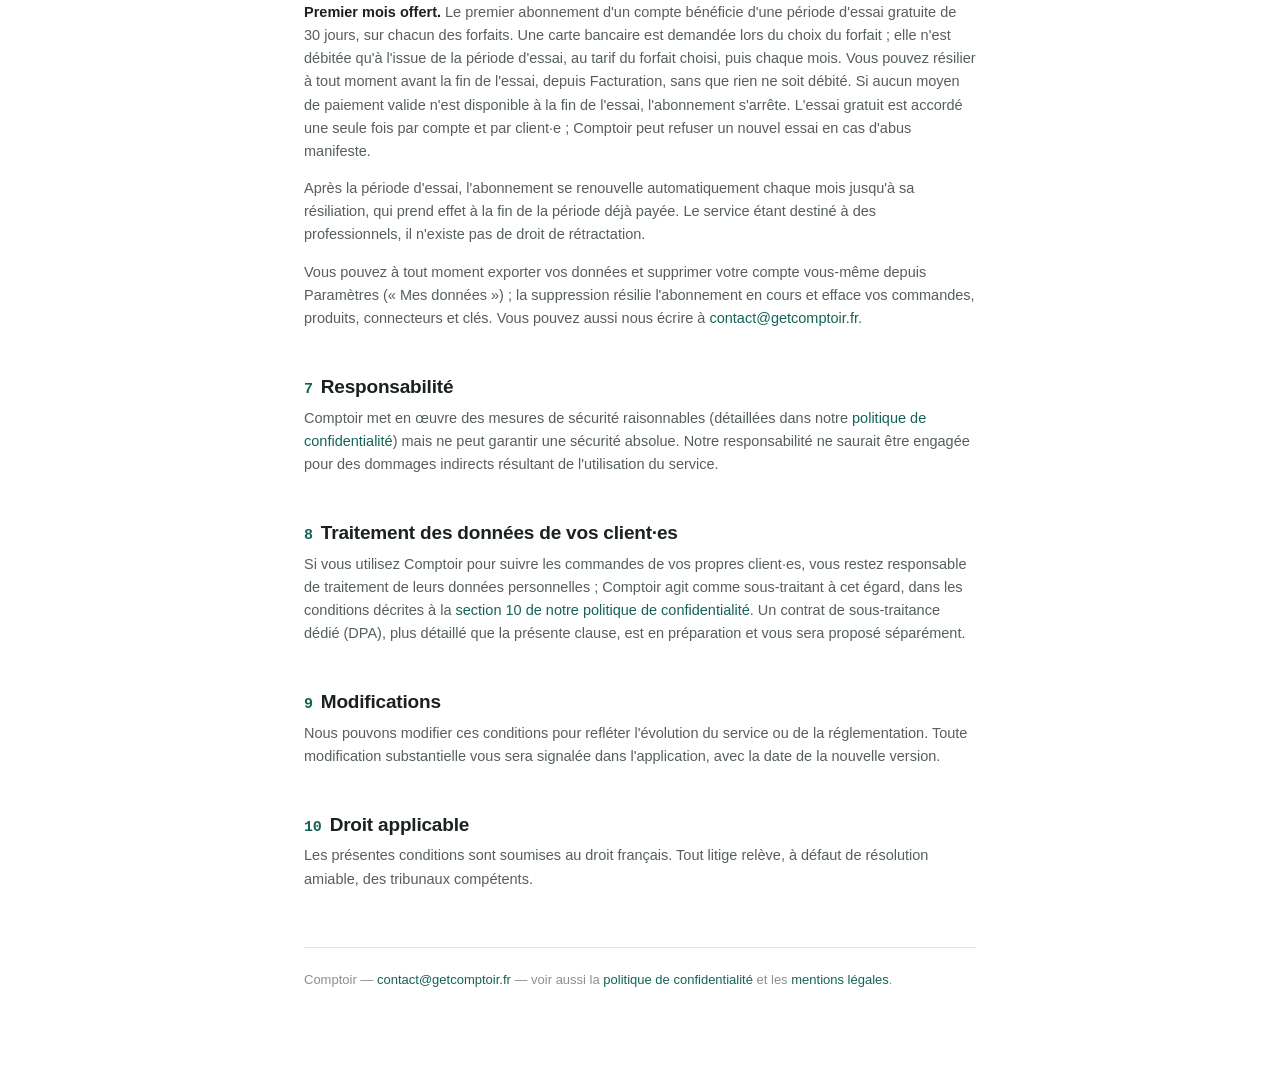
==== commit 2b426890: "Offre de lancement : premier mois offert, carte demandée dès le départ - Stripe Checkout : essai de " ====
--- a/conditions-generales.html
+++ b/conditions-generales.html
@@ -63,7 +63,7 @@
   <span class="eyebrow">Contrat d'utilisation</span>
   <h1>Conditions générales d'utilisation</h1>
   <p class="lede">Les règles qui encadrent l'utilisation de Comptoir — ce que nous vous fournissons, ce que nous attendons de vous.</p>
-  <p class="updated">Version du 9 septembre 2026 — en créant un compte, vous acceptez cette version.</p>
+  <p class="updated">Version du 21 septembre 2026 — en créant un compte, vous acceptez cette version.</p>
 
   <div class="callout">
     <svg viewBox="0 0 16 16" fill="currentColor"><path d="M8 1a7 7 0 1 0 0 14A7 7 0 0 0 8 1zm.75 3.5v4.25h-1.5V4.5h1.5zm0 5.75v1.5h-1.5v-1.5h1.5z"/></svg>
@@ -106,7 +106,9 @@
 
   <h2 id="tarifs"><span class="n">6</span>Tarifs et résiliation</h2>
   <p>Les forfaits disponibles et leurs tarifs sont affichés dans l'application (Facturation) et sur la page d'accueil. Vous pouvez changer de forfait ou résilier votre compte à tout moment, sans engagement de durée.</p>
-  <p>La suppression complète d'un compte se fait aujourd'hui sur demande auprès de <a href="mailto:contact@getcomptoir.fr">contact@getcomptoir.fr</a> — une fonctionnalité de suppression en libre-service est en préparation.</p>
+  <p><strong>Premier mois offert.</strong> Le premier abonnement d'un compte bénéficie d'une période d'essai gratuite de 30 jours, sur chacun des forfaits. Une carte bancaire est demandée lors du choix du forfait ; elle n'est débitée qu'à l'issue de la période d'essai, au tarif du forfait choisi, puis chaque mois. Vous pouvez résilier à tout moment avant la fin de l'essai, depuis Facturation, sans que rien ne soit débité. Si aucun moyen de paiement valide n'est disponible à la fin de l'essai, l'abonnement s'arrête. L'essai gratuit est accordé une seule fois par compte et par client·e ; Comptoir peut refuser un nouvel essai en cas d'abus manifeste.</p>
+  <p>Après la période d'essai, l'abonnement se renouvelle automatiquement chaque mois jusqu'à sa résiliation, qui prend effet à la fin de la période déjà payée. Le service étant destiné à des professionnels, il n'existe pas de droit de rétractation.</p>
+  <p>Vous pouvez à tout moment exporter vos données et supprimer votre compte vous-même depuis Paramètres (« Mes données ») ; la suppression résilie l'abonnement en cours et efface vos commandes, produits, connecteurs et clés. Vous pouvez aussi nous écrire à <a href="mailto:contact@getcomptoir.fr">contact@getcomptoir.fr</a>.</p>
 
   <h2 id="responsabilite"><span class="n">7</span>Responsabilité</h2>
   <p>Comptoir met en œuvre des mesures de sécurité raisonnables (détaillées dans notre <a href="/politique-confidentialite.html">politique de confidentialité</a>) mais ne peut garantir une sécurité absolue. Notre responsabilité ne saurait être engagée pour des dommages indirects résultant de l'utilisation du service.</p>
--- a/styles.css
+++ b/styles.css
@@ -147,11 +147,19 @@
 .auth-card input { width: 100%; border: 1px solid var(--rule-soft); background: var(--bg); color: var(--ink); border-radius: 7px; padding: 10px 11px; font-size: 13.5px; }
 .auth-card .btn.primary { width: 100%; justify-content: center; padding: 10px; margin-top: 6px; }
 .auth-error { background: var(--critical-soft); color: var(--critical); font-size: 12.5px; padding: 8px 11px; border-radius: 7px; margin-bottom: 14px; }
+.auth-success { background: var(--good-soft); color: var(--good); font-size: 13px; line-height: 1.5; padding: 12px 14px; border-radius: 7px; }
 .auth-switch { text-align: center; font-size: 12.5px; color: var(--ink-faint); margin-top: 18px; }
 .auth-switch button { background: none; border: none; padding: 0; color: var(--brand); cursor: pointer; font-size: inherit; font-family: var(--font); font-weight: 600; }
 .auth-switch button:hover { text-decoration: underline; }
+.auth-forgot { display: block; background: none; border: none; padding: 0; margin-top: 6px; color: var(--ink-faint); cursor: pointer; font-size: 12px; font-family: var(--font); text-align: right; width: 100%; }
+.auth-forgot:hover { color: var(--brand); text-decoration: underline; }
 
 main { flex: 1; padding: 26px 32px 60px; max-width: 1220px; }
+.verify-banner { display: flex; align-items: center; gap: 12px; flex-wrap: wrap; background: var(--warning-soft); color: var(--warning); border-radius: 10px; padding: 12px 16px; margin-bottom: 20px; font-size: 13.5px; }
+.verify-banner .txt { flex: 1; min-width: 200px; }
+.verify-banner button { flex: none; background: none; border: 1px solid currentColor; color: inherit; border-radius: 7px; padding: 6px 12px; font-size: 12.5px; font-weight: 600; cursor: pointer; font-family: var(--font); }
+.verify-banner button:disabled { opacity: 0.6; cursor: default; }
+
 .topbar { display: flex; justify-content: space-between; align-items: flex-start; margin-bottom: 24px; gap: 20px; flex-wrap: wrap; }
 .topbar h1 { font-size: 22px; margin: 0 0 4px; letter-spacing: -0.01em; }
 .topbar .sub { color: var(--ink-faint); font-size: 13.5px; }
@@ -164,6 +172,12 @@
 .theme-toggle { display: flex; align-items: center; gap: 6px; background: var(--surface); border: 1px solid var(--rule-soft); border-radius: 8px; padding: 7px 12px; font-size: 12.5px; color: var(--ink-soft); cursor: pointer; }
 .theme-toggle:hover { color: var(--ink); border-color: var(--rule); }
 .theme-toggle svg { width: 14px; height: 14px; flex: none; }
+
+.sync-indicator { display: flex; align-items: center; gap: 7px; font-size: 12px; color: var(--ink-faint); font-family: var(--font-mono); white-space: nowrap; }
+.sync-dot { width: 7px; height: 7px; border-radius: 50%; background: var(--good); flex: none; position: relative; }
+.sync-dot::after { content: ''; position: absolute; inset: 0; border-radius: 50%; background: var(--good); animation: sync-pulse 2.2s ease-out infinite; }
+@keyframes sync-pulse { 0% { transform: scale(1); opacity: .7; } 100% { transform: scale(2.6); opacity: 0; } }
+@media (prefers-reduced-motion: reduce) { .sync-dot::after { animation: none; display: none; } }
 
 .btn { display: inline-flex; align-items: center; gap: 6px; border: 1px solid var(--rule-soft); background: var(--surface); color: var(--ink); font-size: 13px; font-weight: 550; padding: 8px 14px; border-radius: 8px; cursor: pointer; }
 .btn:hover { border-color: var(--rule); background: var(--surface-sunken); }
@@ -176,7 +190,21 @@
 
 .kpis { display: grid; grid-template-columns: repeat(4, 1fr); gap: 12px; margin-bottom: 20px; }
 @media (max-width: 900px) { .kpis { grid-template-columns: repeat(2, 1fr); } }
-.kpi { background: var(--surface); border: 1px solid var(--rule-soft); border-radius: 10px; padding: 16px 18px; box-shadow: 0 1px 2px rgba(20,30,22,0.05); }
+.kpi { perspective: 900px; cursor: pointer; }
+.kpi-inner { display: grid; transform-style: preserve-3d; transition: transform .55s cubic-bezier(.22,.61,.36,1); height: 100%; }
+.kpi.flipped .kpi-inner { transform: rotateY(180deg); }
+.kpi-face { grid-area: 1 / 1; backface-visibility: hidden; -webkit-backface-visibility: hidden; background: var(--surface); border: 1px solid var(--rule-soft); border-radius: 10px; padding: 16px 18px; box-shadow: 0 1px 2px rgba(20,30,22,0.05); }
+.kpi-inner { position: relative; }
+.kpi-front { min-height: 128px; }
+.kpi-back { position: absolute; inset: 0; transform: rotateY(180deg); display: flex; flex-direction: column; gap: 6px; overflow-y: auto; padding: 12px 14px; }
+.kpi-back .label { margin-bottom: 0; }
+.kpi-explain { font-size: 12px; line-height: 1.45; color: var(--ink); }
+.kpi-explain b { font-family: var(--font-mono); font-weight: 600; }
+.kpi-explain.sub { color: var(--ink-faint); font-size: 11px; margin-top: auto; }
+.kpi-hint { float: right; font-size: 11px; opacity: 0; transition: opacity .15s; color: var(--brand); }
+.kpi:hover .kpi-hint, .kpi:focus-visible .kpi-hint { opacity: 1; }
+.kpi:focus-visible .kpi-front { outline: 2px solid var(--brand); outline-offset: 2px; }
+@media (prefers-reduced-motion: reduce) { .kpi-inner { transition: none; } }
 .kpi .label { font-size: 12px; color: var(--ink-faint); margin-bottom: 8px; }
 .kpi .row { display: flex; align-items: baseline; justify-content: space-between; }
 .kpi .value { font-family: var(--font-mono); font-size: 22px; font-weight: 600; font-variant-numeric: tabular-nums; }
@@ -185,6 +213,19 @@
 .kpi .delta.neg { color: var(--critical); background: var(--critical-soft); }
 .kpi .delta.warning { color: var(--warning); background: var(--warning-soft); }
 .kpi svg.spark { width: 100%; height: 28px; margin-top: 8px; display: block; }
+
+/* Entrance animation: every card on the Overview page fades and rises into place on
+   mount, staggered top-to-bottom via animation-delay set in JS (render()) — since the
+   whole page is a fresh innerHTML on every load, range switch and background sync, this
+   naturally replays each time instead of needing separate "on update" logic. */
+@keyframes card-in { from { opacity: 0; transform: translateY(10px); } to { opacity: 1; transform: translateY(0); } }
+.overview-page .kpi, .overview-page .card { animation: card-in .55s cubic-bezier(.22,.61,.36,1) both; }
+@keyframes kpi-pulse { 0% { box-shadow: 0 0 0 0 var(--brand-soft); } 70% { box-shadow: 0 0 0 8px transparent; } 100% { box-shadow: 0 0 0 0 transparent; } }
+.kpi-pulse .kpi-front { animation: kpi-pulse 1.1s ease-out; }
+@media (prefers-reduced-motion: reduce) {
+  .overview-page .kpi, .overview-page .card { animation: none; }
+  .kpi-pulse .kpi-front { animation: none; }
+}
 
 .grid { display: grid; grid-template-columns: 1.6fr 1fr; gap: 14px; margin-bottom: 14px; align-items: start; }
 @media (max-width: 980px) { .grid { grid-template-columns: 1fr; } }
@@ -311,3 +352,145 @@
 .accent-swatch.active { border-color: var(--brand); background: var(--brand-soft); }
 .accent-dot { width: 16px; height: 16px; border-radius: 50%; flex: none; box-shadow: inset 0 0 0 1px rgba(0,0,0,0.08); }
 .accent-check { width: 15px; height: 15px; color: var(--brand); margin-left: auto; flex: none; }
+
+.timeline { display: flex; flex-direction: column; }
+.tl-row { display: flex; gap: 12px; position: relative; padding-bottom: 14px; }
+.tl-row:last-child { padding-bottom: 0; }
+.tl-row:not(:last-child)::before { content: ''; position: absolute; left: 4px; top: 14px; bottom: -2px; width: 2px; background: var(--rule-soft); }
+.tl-dot { width: 10px; height: 10px; border-radius: 50%; margin-top: 5px; flex: none; background: var(--ink-faint); position: relative; z-index: 1; }
+.tl-dot.good { background: var(--good); } .tl-dot.warning { background: var(--warning); } .tl-dot.critical { background: var(--critical); }
+.tl-title { display: flex; align-items: center; gap: 8px; flex-wrap: wrap; }
+.tl-src { font-size: 11px; color: var(--ink-faint); }
+.tl-date { font-size: 12px; color: var(--ink-faint); margin-top: 3px; font-family: var(--font-mono); }
+
+.section-head { display: flex; align-items: baseline; gap: 12px; flex-wrap: wrap; margin: 26px 0 10px; padding-bottom: 8px; border-bottom: 1px solid var(--rule-soft); }
+.section-head h2 { font-size: 13px; text-transform: uppercase; letter-spacing: .06em; color: var(--ink-soft); margin: 0; font-weight: 700; }
+.section-head span { font-size: 12px; color: var(--ink-faint); }
+.status-chip.neutral { background: var(--surface-sunken); color: var(--ink-faint); }
+.kpi-spark-wrap svg.spark { width: 100%; height: 40px; display: block; }
+.conn-card .actions { flex-wrap: wrap; }
+
+.ship-board { display: grid; grid-template-columns: repeat(3, minmax(0, 1fr)); gap: 14px; align-items: start; }
+@media (max-width: 1000px) { .ship-board { grid-template-columns: 1fr; } }
+.ship-col { background: var(--surface-sunken); border: 1px solid var(--rule-soft); border-radius: 10px; padding: 14px; display: flex; flex-direction: column; gap: 10px; }
+.ship-col-head { display: flex; align-items: center; justify-content: space-between; }
+.ship-col-head h2 { font-size: 14px; margin: 0; font-weight: 650; }
+.ship-col .card-sub { margin: -6px 0 2px; }
+.ship-card { background: var(--surface); border: 1px solid var(--rule-soft); border-radius: 8px; padding: 12px 13px; display: flex; flex-direction: column; gap: 5px; box-shadow: 0 1px 2px rgba(20,30,22,0.05); }
+.ship-card.blocked { border-color: var(--critical); }
+.ship-top { display: flex; justify-content: space-between; align-items: center; gap: 8px; font-size: 13px; }
+.ship-main { font-size: 14px; font-weight: 600; }
+.ship-sub { font-size: 12px; color: var(--ink-soft); }
+.ship-reason { font-size: 12.5px; background: var(--critical-soft); color: var(--critical); border-radius: 6px; padding: 7px 9px; display: flex; flex-direction: column; gap: 2px; }
+.ship-reason span { font-size: 11px; opacity: .8; }
+.ship-actions { display: flex; gap: 6px; flex-wrap: wrap; margin-top: 6px; }
+.nav-badge { margin-left: auto; min-width: 18px; height: 18px; padding: 0 5px; border-radius: 9px; background: var(--critical); color: #fff; font-size: 11px; font-weight: 700; display: inline-flex; align-items: center; justify-content: center; }
+.ship-card[draggable="true"] { cursor: grab; }
+.ship-card.dragging { opacity: .4; }
+.ship-col { min-height: 140px; transition: background .12s, border-color .12s; }
+.ship-col.drag-over { background: var(--brand-soft); border-color: var(--brand); border-style: dashed; }
+
+.help { position: relative; display: inline-block; margin-left: 6px; vertical-align: middle; font-size: 12px; font-weight: 400; text-transform: none; letter-spacing: 0; }
+.help-btn { width: 16px; height: 16px; padding: 0; border-radius: 50%; border: 1px solid var(--rule); background: transparent; color: var(--ink-faint); font: 700 10px var(--font); cursor: help; display: inline-flex; align-items: center; justify-content: center; opacity: .75; transition: opacity .15s, color .15s, border-color .15s; }
+.help-btn:hover, .help:focus-within .help-btn, .help.open .help-btn { opacity: 1; color: var(--brand); border-color: var(--brand); background: var(--brand-soft); }
+.help-pop { display: none; position: absolute; z-index: 40; top: calc(100% + 8px); left: -8px; width: max-content; max-width: min(320px, 82vw); max-height: 60vh; overflow-y: auto; background: var(--surface); color: var(--ink-soft); border: 1px solid var(--rule); border-radius: 8px; padding: 10px 12px; font-size: 12.5px; line-height: 1.5; text-align: left; box-shadow: 0 6px 24px rgba(0,0,0,.18); white-space: normal; }
+.help.flip .help-pop { left: auto; right: -8px; }
+.help:hover .help-pop, .help:focus-within .help-pop, .help.open .help-pop { display: block; }
+.card:has(.help:hover), .card:has(.help.open), .card:has(.help:focus-within) { position: relative; z-index: 20; }
+.help-pop a { color: var(--brand); }
+.detail-grid .help { margin-left: 4px; }
+
+.wf { display: flex; align-items: flex-start; }
+.wf-step { flex: 1; min-width: 0; position: relative; display: flex; flex-direction: column; align-items: center; text-align: center; gap: 3px; padding: 0 2px; }
+.wf-step:not(:last-child)::after { content: ''; position: absolute; top: 6px; left: calc(50% + 10px); right: calc(-50% + 10px); height: 2px; background: var(--rule); }
+.wf-step.done:not(:last-child)::after { background: var(--brand); }
+.wf-dot { width: 14px; height: 14px; border-radius: 50%; border: 2px solid var(--rule); background: var(--surface); z-index: 1; }
+.wf-step.done .wf-dot { background: var(--brand); border-color: var(--brand); }
+.wf-step.current .wf-dot { background: var(--surface); border-color: var(--brand); box-shadow: 0 0 0 4px var(--brand-soft); }
+.wf-step.current.good .wf-dot, .wf-step.done.good .wf-dot { background: var(--good); border-color: var(--good); }
+.wf-step.current.critical .wf-dot, .wf-step.done.critical .wf-dot { background: var(--critical); border-color: var(--critical); }
+.wf-step.skipped .wf-dot { border-style: dashed; }
+.wf-label { font-size: 12px; font-weight: 600; margin-top: 4px; }
+.wf-step.todo .wf-label, .wf-step.skipped .wf-label { color: var(--ink-faint); font-weight: 500; }
+.wf-date { font-size: 11px; color: var(--ink-faint); font-family: var(--font-mono); }
+.wf-pill { margin-top: 4px; font-size: 11px; color: var(--critical); background: var(--critical-soft); padding: 2px 7px; border-radius: 10px; }
+.status-chip.info { background: rgba(57,135,229,.14); color: var(--cat-shopify); }
+.tl-dot.info { background: var(--cat-shopify); }
+.wf-step.current.info .wf-dot, .wf-step.done.info .wf-dot { background: var(--cat-shopify); border-color: var(--cat-shopify); }
+
+/* Phones: the sidebar becomes a compact top bar with a horizontally scrollable menu, and
+   wide tables scroll inside themselves instead of stretching the whole page. */
+@media (max-width: 760px) {
+  .app { flex-direction: column; }
+  .sidebar { width: 100%; flex-direction: row; flex-wrap: wrap; align-items: center; padding: 10px 12px 6px; border-right: none; border-bottom: 1px solid var(--rule-soft); position: sticky; top: 0; z-index: 50; }
+  .brand { padding: 0 8px 0 0; }
+  .sidebar-foot { margin: 0 0 0 auto; padding: 0; border-top: none; }
+  .sidebar-foot .connector-status, .sidebar-foot .plan-chip, .account-email { display: none; }
+  .account-row { border-top: none; margin: 0; padding: 0; }
+  nav.primary { order: 3; flex: 1 1 100%; flex-direction: row; gap: 4px; overflow-x: auto; padding-bottom: 6px; scrollbar-width: none; }
+  nav.primary::-webkit-scrollbar { display: none; }
+  nav.primary a { white-space: nowrap; flex: none; padding: 7px 11px; }
+  main { padding: 16px 14px 48px; max-width: 100%; min-width: 0; }
+  .topbar { margin-bottom: 16px; gap: 12px; }
+  table.data:not(.table-cards) { display: block; overflow-x: auto; white-space: nowrap; }
+  .filters input[type="text"] { min-width: 0; flex: 1 1 100%; }
+  .filters .count { margin-left: 0; }
+  .kpi-face { padding: 12px 12px; }
+  .kpi .value { font-size: 18px; }
+  .modal-overlay { padding: 10px; }
+  .modal { padding: 18px; }
+  .chart-wrap svg { height: 180px; }
+}
+
+/* Phones: product tables (Stock, Catalogue) turn each row into a labelled card instead of a
+   sideways-scrolling table. */
+@media (max-width: 760px) {
+  .card { padding: 14px; }
+  table.data.table-cards { display: block; }
+  .table-cards thead { display: none; }
+  .table-cards tbody { display: flex; flex-direction: column; gap: 10px; }
+  .table-cards tr { display: flex; flex-direction: column; gap: 9px; padding: 12px 14px; border: 1px solid var(--rule-soft); border-radius: 10px; background: var(--surface-sunken); }
+  .table-cards tr.row-incomplete { border-color: var(--warning); }
+  table.data.table-cards td { display: flex; justify-content: space-between; align-items: center; flex-wrap: wrap; gap: 6px 12px; padding: 0; border: none; text-align: right; }
+  table.data.table-cards td::before { content: attr(data-label); color: var(--ink-faint); font: 400 12px var(--font); text-align: left; flex: none; }
+  table.data.table-cards td:first-child { justify-content: flex-start; font-size: 15px; font-weight: 650; text-align: left; }
+  table.datatable.data.table-cards td:first-child::before { display: none; }
+  .table-cards .stock-input { width: 120px; max-width: 55%; text-align: right; }
+  table.data.table-cards td[data-label="Fournisseur"] .stock-input { width: 100%; max-width: 60%; }
+  .topbar-actions .btn { padding: 7px 10px; font-size: 12.5px; }
+}
+@media (max-width: 760px) {
+  table.data.table-cards td:empty { display: none; }
+  table.data.table-cards td[data-label=""]::before { display: none; }
+  table.data.table-cards td[data-label=""] { justify-content: flex-end; }
+  table.data.table-cards tr.row-click { cursor: pointer; }
+}
+
+/* Pre-launch countdown */
+.cd { margin: 26px 0 8px; max-width: 520px; }
+.cd-label { font-size: 12px; letter-spacing: .12em; text-transform: uppercase; color: var(--ink-faint); font-weight: 600; margin-bottom: 10px; }
+.cd-tiles { display: grid; grid-template-columns: repeat(4, 1fr); gap: 10px; }
+.cd-tile { background: var(--surface); border: 1px solid var(--rule); border-radius: 12px; padding: 14px 6px 10px; text-align: center; box-shadow: 0 1px 2px rgba(20,30,22,0.05); }
+.cd-tile b { display: block; font-family: var(--font-mono); font-size: 34px; font-weight: 600; font-variant-numeric: tabular-nums; color: var(--brand); letter-spacing: -.02em; line-height: 1.1; }
+.cd-tile span { display: block; font-size: 11.5px; color: var(--ink-faint); margin-top: 4px; }
+.cd-when { margin: 10px 0 18px; font-size: 13px; color: var(--ink-soft); }
+.cd-when::first-letter { text-transform: uppercase; }
+.l-final .cd { margin: 22px auto 8px; }
+.auth-card .cd { margin: 18px 0 6px; }
+@media (max-width: 480px) { .cd-tile b { font-size: 26px; } }
+
+/* Notification preferences */
+.notif-list { display: flex; flex-direction: column; margin-top: 8px; }
+.notif-row { display: flex; align-items: center; justify-content: space-between; gap: 16px; padding: 12px 0; border-bottom: 1px solid var(--rule-soft); cursor: pointer; }
+.notif-row:last-child { border-bottom: none; }
+.notif-row b { display: block; font-size: 14px; font-weight: 650; }
+.notif-row small { display: block; font-size: 12.5px; color: var(--ink-faint); margin-top: 2px; }
+.switch { position: relative; flex: none; width: 44px; height: 26px; }
+.switch input { position: absolute; inset: 0; opacity: 0; width: 100%; height: 100%; margin: 0; cursor: pointer; z-index: 1; }
+.switch i { position: absolute; inset: 0; background: var(--rule); border-radius: 26px; transition: background .18s; }
+.switch i::after { content: ''; position: absolute; top: 3px; left: 3px; width: 20px; height: 20px; border-radius: 50%; background: #fff; box-shadow: 0 1px 3px rgba(0,0,0,.3); transition: transform .18s; }
+.switch input:checked + i { background: var(--brand); }
+.switch input:checked + i::after { transform: translateX(18px); }
+.switch input:focus-visible + i { outline: 2px solid var(--brand); outline-offset: 2px; }
+@media (prefers-reduced-motion: reduce) { .switch i, .switch i::after { transition: none; } }
+#landingRoot .l-plan-trial { align-self: flex-start; font-size: 12px; font-weight: 700; color: var(--brand); background: var(--brand-soft); padding: 4px 10px; border-radius: 20px; margin: -4px 0 2px; }
